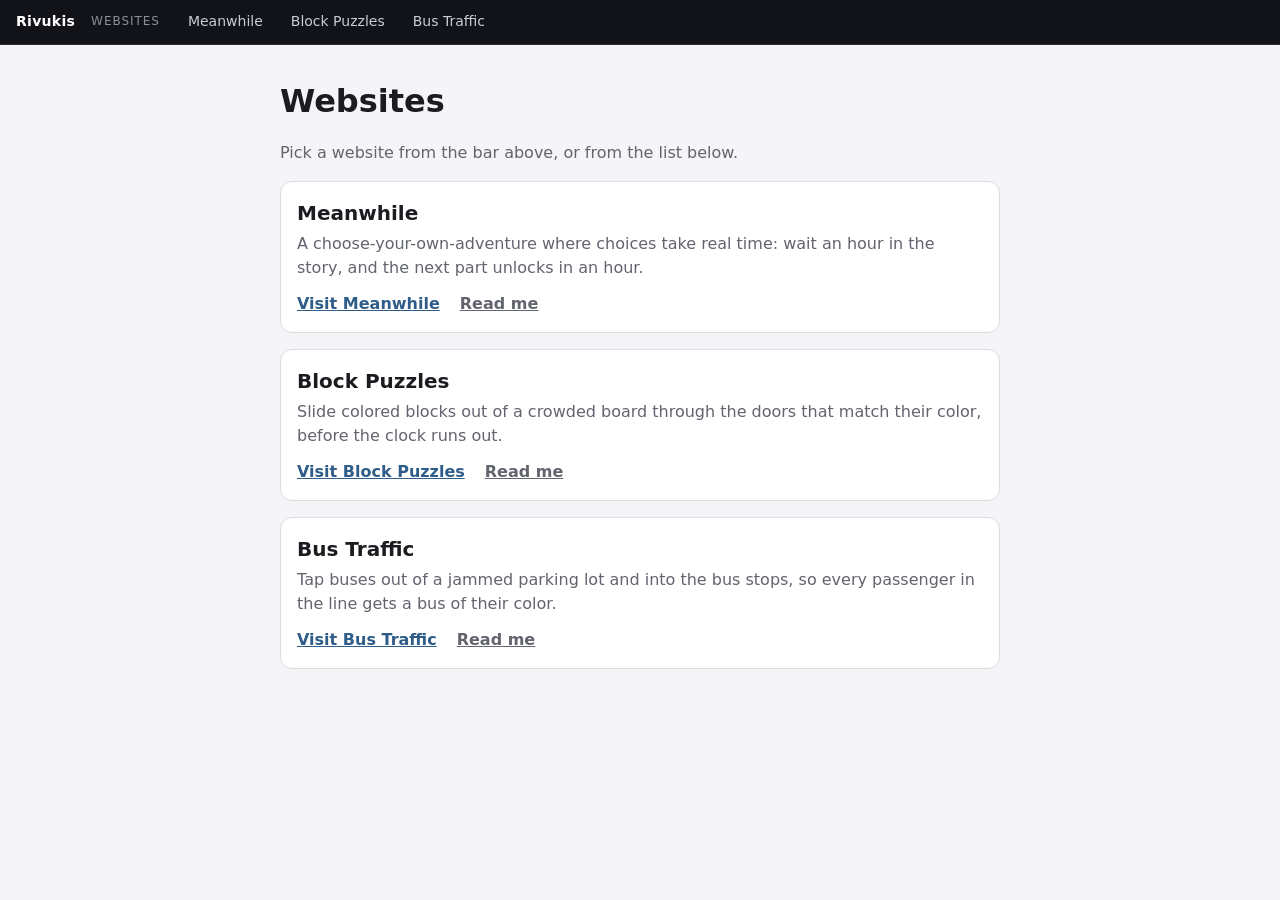
==== index.html @ 2de06ac9 "Deploy 2a03bd501071a8209dc70621a8caba4c1db6daf6 from Rivukis/Rivukis-Website-Private" ====
<!doctype html>
<html lang="en">
<head>
  <meta charset="utf-8">
  <meta name="viewport" content="width=device-width, initial-scale=1">
  <title>Rivukis</title>
  <link rel="icon" href="data:image/svg+xml,%3Csvg xmlns=%27http://www.w3.org/2000/svg%27 viewBox=%270 0 32 32%27%3E%3Crect width=%2732%27 height=%2732%27 rx=%277%27 fill=%27%23111318%27/%3E%3Ctext x=%2716%27 y=%2722%27 font-family=%27sans-serif%27 font-size=%2716%27 font-weight=%27700%27 fill=%27white%27 text-anchor=%27middle%27%3ER%3C/text%3E%3C/svg%3E">
  <link rel="stylesheet" href="shell/home.css?v=2a03bd501071a8209dc70621a8caba4c1db6daf6">
  <script src="shell/home.js?v=2a03bd501071a8209dc70621a8caba4c1db6daf6" defer></script>
  <script src="shell/bar.js?v=2a03bd501071a8209dc70621a8caba4c1db6daf6" defer></script>
</head>
<body>
  <main>
    <h1>Websites</h1>
    <p class="intro">Pick a website from the bar above, or from the list below.</p>
    <div id="sites"></div>
  </main>
  <noscript>This site needs JavaScript to run.</noscript>
</body>
</html>
---- shell/home.css ----
:root {
  color-scheme: light dark;
  --bg: #f5f5f7;
  --surface: #ffffff;
  --fg: #1b1c20;
  --muted: #62646e;
  --border: #dcdde3;
  --accent: #2f5d8a;
  --code-bg: #eeeef2;
}

@media (prefers-color-scheme: dark) {
  :root {
    --bg: #15161a;
    --surface: #1e2026;
    --fg: #ececf0;
    --muted: #a0a3ad;
    --border: #353841;
    --accent: #7fb0e0;
    --code-bg: #272a32;
  }
}

body {
  margin: 0;
  background: var(--bg);
  color: var(--fg);
  font-family: system-ui, -apple-system, "Segoe UI", sans-serif;
  line-height: 1.5;
}

main {
  max-width: 720px;
  margin: 0 auto;
  padding: 32px 16px;
}

h1 {
  margin: 0;
}

.intro {
  color: var(--muted);
}

.site-list {
  display: grid;
  gap: 16px;
  padding: 0;
  list-style: none;
}

.site-card {
  padding: 16px;
  border: 1px solid var(--border);
  border-radius: 12px;
  background: var(--surface);
}

.site-card h2 {
  margin: 0 0 4px;
  font-size: 1.25rem;
}

.site-card p {
  margin: 0 0 12px;
  color: var(--muted);
}

.visit {
  color: var(--accent);
  font-weight: 600;
}

.site-links {
  display: flex;
  flex-wrap: wrap;
  gap: 8px 20px;
}

.readme-link {
  color: var(--muted);
  font-weight: 600;
}

/* Rendered readme pages (shell/readmes/<id>.html) */

.readme-nav {
  display: flex;
  justify-content: space-between;
  gap: 16px;
  margin-bottom: 24px;
}

.readme-nav a {
  color: var(--accent);
}

.readme {
  padding: 8px 24px 24px;
  border: 1px solid var(--border);
  border-radius: 12px;
  background: var(--surface);
  overflow-wrap: anywhere;
}

.readme h1,
.readme h2,
.readme h3 {
  line-height: 1.25;
  margin: 1.5em 0 0.5em;
}

.readme h1 {
  padding-bottom: 0.3em;
  border-bottom: 1px solid var(--border);
}

.readme h2 {
  font-size: 1.3rem;
}

.readme h3 {
  font-size: 1.1rem;
}

.readme a {
  color: var(--accent);
}

.readme code {
  padding: 0.1em 0.35em;
  border-radius: 4px;
  background: var(--code-bg);
  font-family: ui-monospace, "SFMono-Regular", Menlo, Consolas, monospace;
  font-size: 0.9em;
}

.readme pre {
  padding: 12px 16px;
  border-radius: 8px;
  background: var(--code-bg);
  overflow-x: auto;
}

.readme pre code {
  padding: 0;
  background: none;
  overflow-wrap: normal;
}

.readme table {
  display: block;
  max-width: 100%;
  overflow-x: auto;
  border-collapse: collapse;
}

.readme th,
.readme td {
  padding: 6px 12px;
  border: 1px solid var(--border);
  text-align: left;
}

.readme blockquote {
  margin: 0;
  padding-left: 16px;
  border-left: 4px solid var(--border);
  color: var(--muted);
}
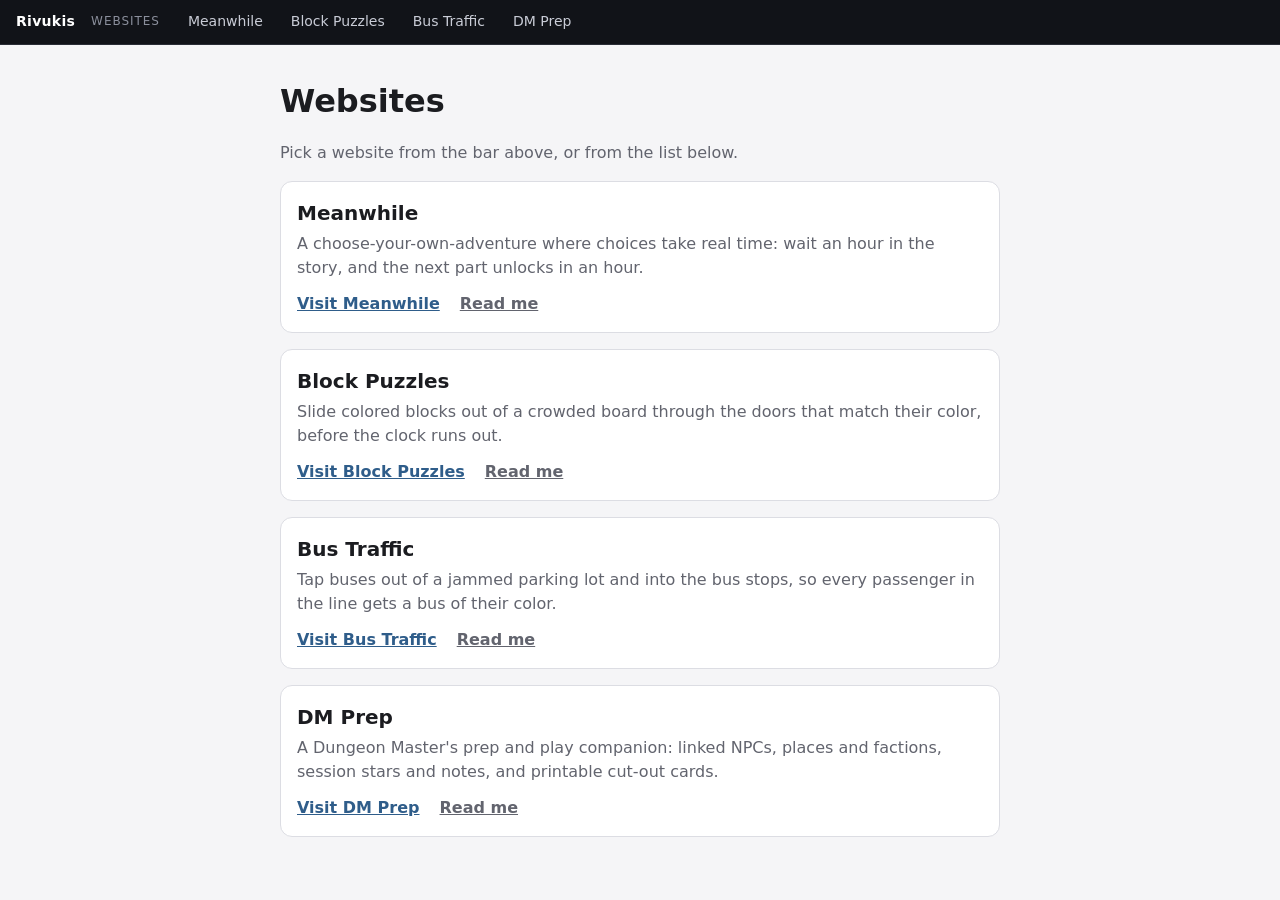
==== commit c6175b6e: "Deploy b82cc3cd0161bf856693e7d96a929ee424ba4d84 from Rivukis/Rivukis-Website-Private" ====
--- a/index.html
+++ b/index.html
@@ -5,9 +5,9 @@
   <meta name="viewport" content="width=device-width, initial-scale=1">
   <title>Rivukis</title>
   <link rel="icon" href="data:image/svg+xml,%3Csvg xmlns=%27http://www.w3.org/2000/svg%27 viewBox=%270 0 32 32%27%3E%3Crect width=%2732%27 height=%2732%27 rx=%277%27 fill=%27%23111318%27/%3E%3Ctext x=%2716%27 y=%2722%27 font-family=%27sans-serif%27 font-size=%2716%27 font-weight=%27700%27 fill=%27white%27 text-anchor=%27middle%27%3ER%3C/text%3E%3C/svg%3E">
-  <link rel="stylesheet" href="shell/home.css?v=2a03bd501071a8209dc70621a8caba4c1db6daf6">
-  <script src="shell/home.js?v=2a03bd501071a8209dc70621a8caba4c1db6daf6" defer></script>
-  <script src="shell/bar.js?v=2a03bd501071a8209dc70621a8caba4c1db6daf6" defer></script>
+  <link rel="stylesheet" href="shell/home.css?v=b82cc3cd0161bf856693e7d96a929ee424ba4d84">
+  <script src="shell/home.js?v=b82cc3cd0161bf856693e7d96a929ee424ba4d84" defer></script>
+  <script src="shell/bar.js?v=b82cc3cd0161bf856693e7d96a929ee424ba4d84" defer></script>
 </head>
 <body>
   <main>
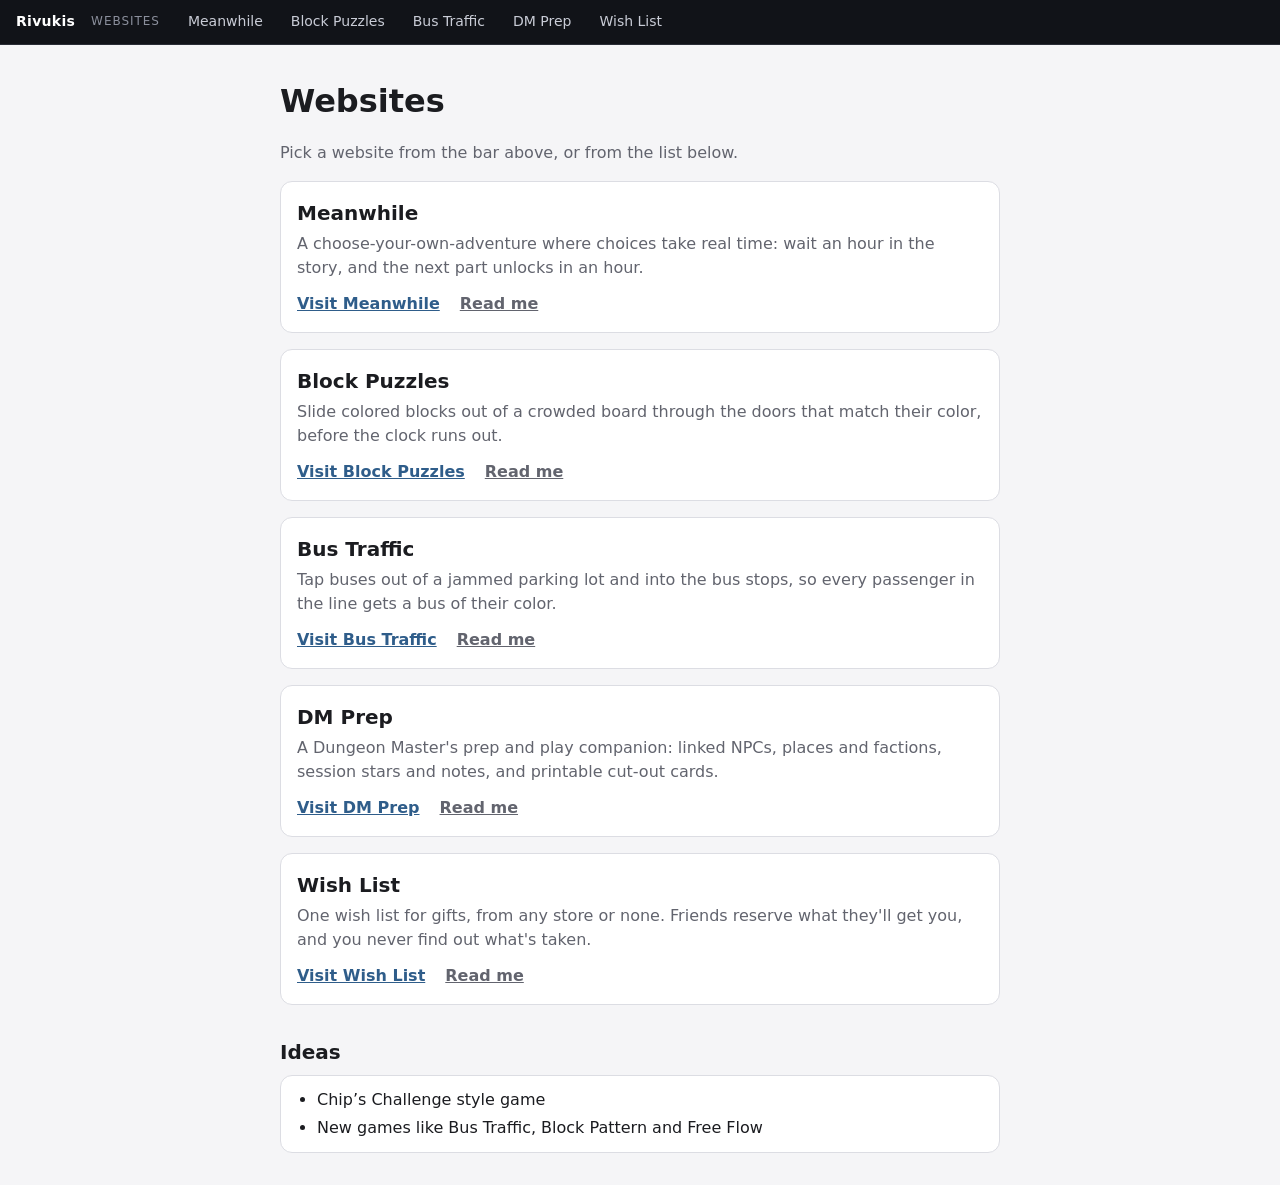
==== commit 0da77f5f: "Deploy 741ed1dd3f05d5b32c3f8fe6263530a56f1e2af3 from Rivukis/Rivukis-Website-Private" ====
--- a/index.html
+++ b/index.html
@@ -5,15 +5,22 @@
   <meta name="viewport" content="width=device-width, initial-scale=1">
   <title>Rivukis</title>
   <link rel="icon" href="data:image/svg+xml,%3Csvg xmlns=%27http://www.w3.org/2000/svg%27 viewBox=%270 0 32 32%27%3E%3Crect width=%2732%27 height=%2732%27 rx=%277%27 fill=%27%23111318%27/%3E%3Ctext x=%2716%27 y=%2722%27 font-family=%27sans-serif%27 font-size=%2716%27 font-weight=%27700%27 fill=%27white%27 text-anchor=%27middle%27%3ER%3C/text%3E%3C/svg%3E">
-  <link rel="stylesheet" href="shell/home.css?v=b82cc3cd0161bf856693e7d96a929ee424ba4d84">
-  <script src="shell/home.js?v=b82cc3cd0161bf856693e7d96a929ee424ba4d84" defer></script>
-  <script src="shell/bar.js?v=b82cc3cd0161bf856693e7d96a929ee424ba4d84" defer></script>
+  <link rel="stylesheet" href="shell/home.css?v=741ed1dd3f05d5b32c3f8fe6263530a56f1e2af3">
+  <script src="shell/home.js?v=741ed1dd3f05d5b32c3f8fe6263530a56f1e2af3" defer></script>
+  <script src="shell/bar.js?v=741ed1dd3f05d5b32c3f8fe6263530a56f1e2af3" defer></script>
 </head>
 <body>
   <main>
     <h1>Websites</h1>
     <p class="intro">Pick a website from the bar above, or from the list below.</p>
     <div id="sites"></div>
+    <section class="ideas" aria-labelledby="ideas-heading">
+      <h2 id="ideas-heading">Ideas</h2>
+      <ul class="idea-list">
+        <li>Chip’s Challenge style game</li>
+        <li>New games like Bus Traffic, Block Pattern and Free Flow</li>
+      </ul>
+    </section>
   </main>
   <noscript>This site needs JavaScript to run.</noscript>
 </body>
--- a/shell/home.css
+++ b/shell/home.css
@@ -169,3 +169,26 @@
   border-left: 4px solid var(--border);
   color: var(--muted);
 }
+
+/* Ideas list on the landing page */
+
+.ideas {
+  margin-top: 32px;
+}
+
+.ideas h2 {
+  margin: 0 0 8px;
+  font-size: 1.25rem;
+}
+
+.idea-list {
+  margin: 0;
+  padding: 12px 16px 12px 36px;
+  border: 1px solid var(--border);
+  border-radius: 12px;
+  background: var(--surface);
+}
+
+.idea-list li + li {
+  margin-top: 4px;
+}
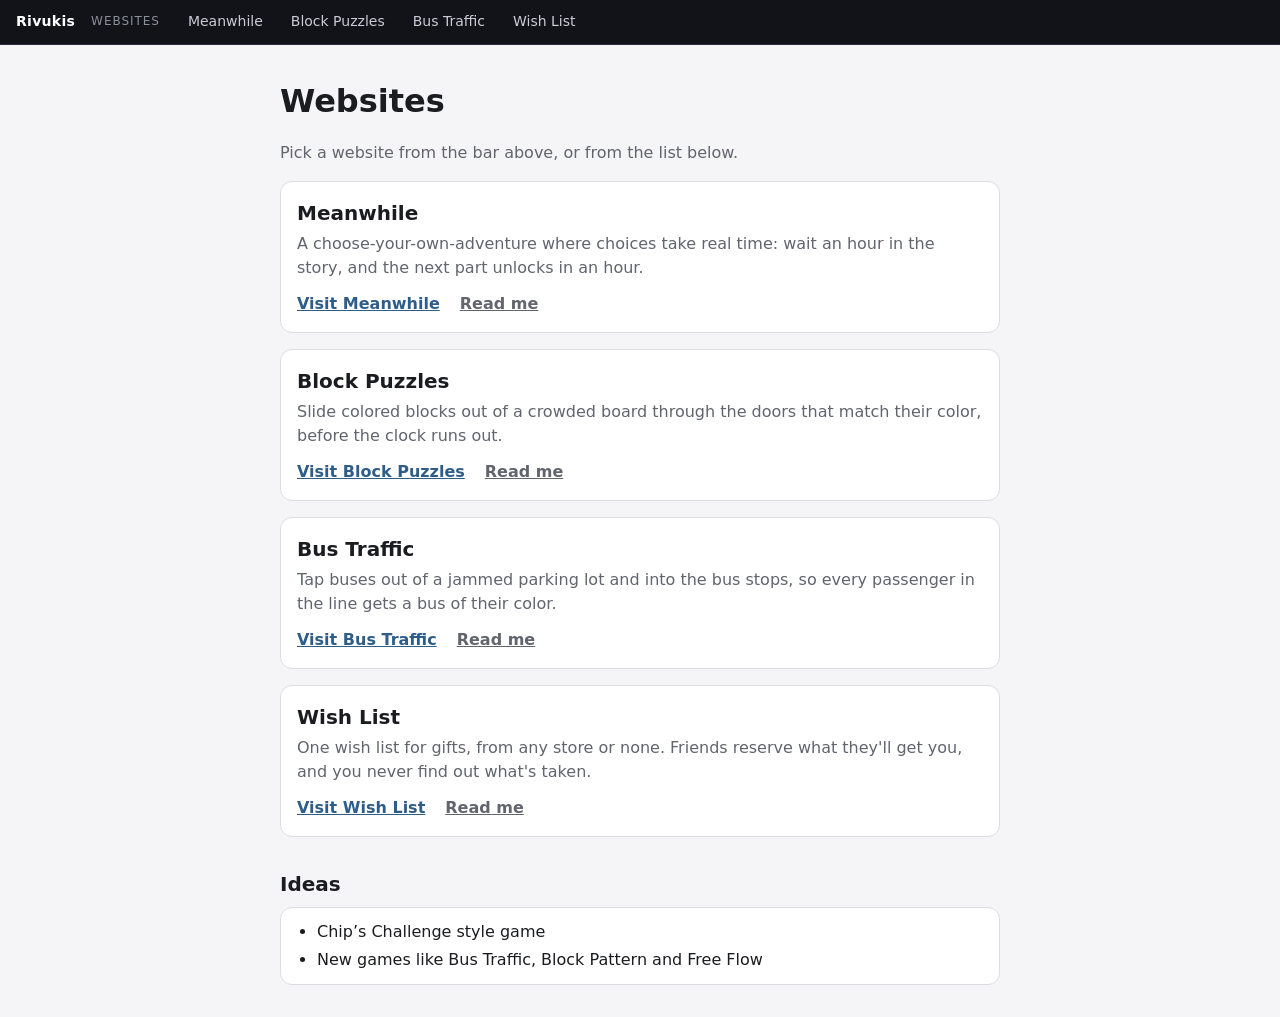
==== commit 1b7c9a9f: "Deploy 6b03668e73e40013d6fa064404192785b126944e from Rivukis/Rivukis-Website-Private" ====
--- a/index.html
+++ b/index.html
@@ -5,9 +5,9 @@
   <meta name="viewport" content="width=device-width, initial-scale=1">
   <title>Rivukis</title>
   <link rel="icon" href="data:image/svg+xml,%3Csvg xmlns=%27http://www.w3.org/2000/svg%27 viewBox=%270 0 32 32%27%3E%3Crect width=%2732%27 height=%2732%27 rx=%277%27 fill=%27%23111318%27/%3E%3Ctext x=%2716%27 y=%2722%27 font-family=%27sans-serif%27 font-size=%2716%27 font-weight=%27700%27 fill=%27white%27 text-anchor=%27middle%27%3ER%3C/text%3E%3C/svg%3E">
-  <link rel="stylesheet" href="shell/home.css?v=741ed1dd3f05d5b32c3f8fe6263530a56f1e2af3">
-  <script src="shell/home.js?v=741ed1dd3f05d5b32c3f8fe6263530a56f1e2af3" defer></script>
-  <script src="shell/bar.js?v=741ed1dd3f05d5b32c3f8fe6263530a56f1e2af3" defer></script>
+  <link rel="stylesheet" href="shell/home.css?v=6b03668e73e40013d6fa064404192785b126944e">
+  <script src="shell/home.js?v=6b03668e73e40013d6fa064404192785b126944e" defer></script>
+  <script src="shell/bar.js?v=6b03668e73e40013d6fa064404192785b126944e" defer></script>
 </head>
 <body>
   <main>
